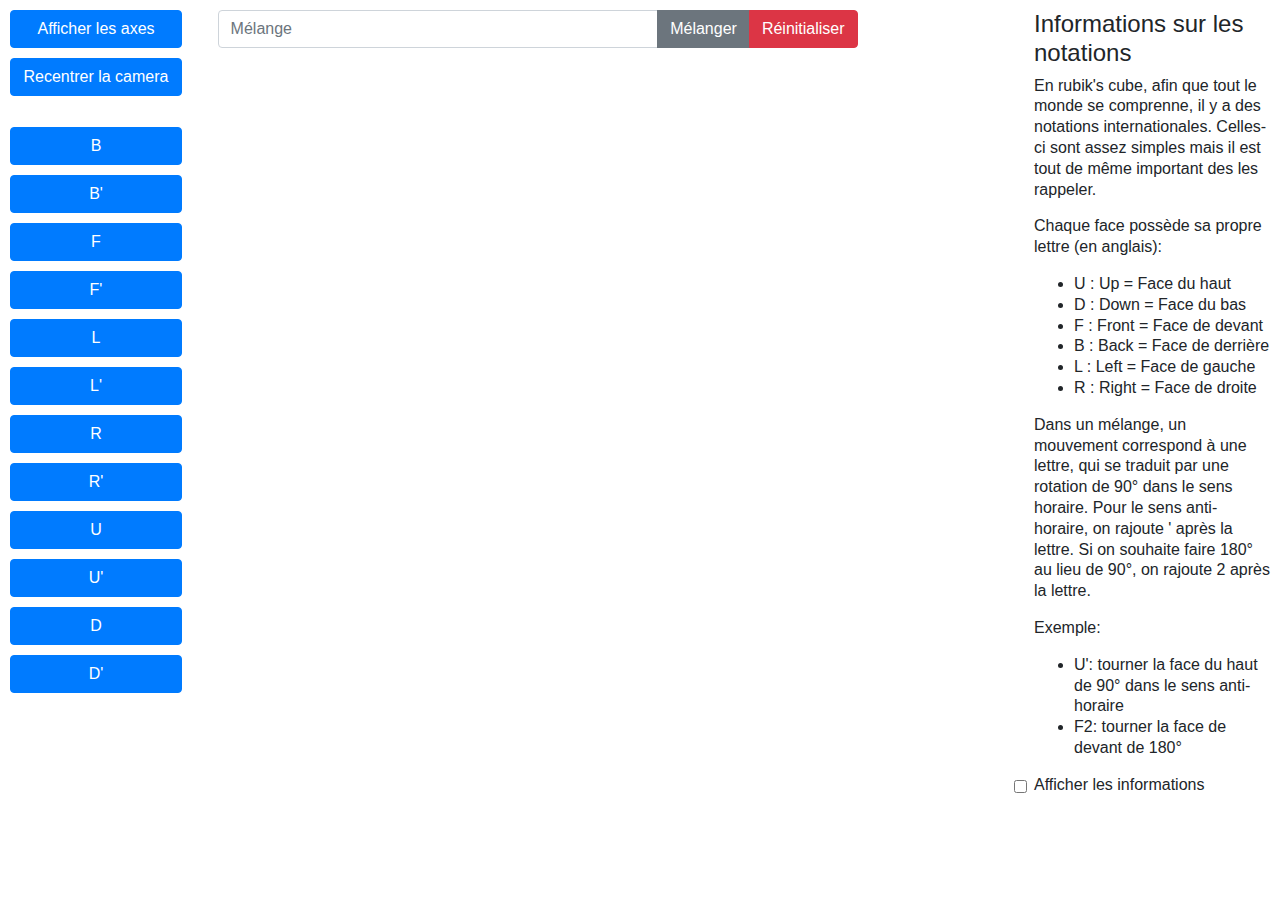
==== RubiksCubeSimulation.html @ f6c50d0e "Correction Bug rotation pièces après mouvement" ====
<!DOCTYPE html>
<html>

<head>
    <meta charset=utf-8>
    <title>three.js app</title>
    <link rel="stylesheet" href="https://stackpath.bootstrapcdn.com/bootstrap/4.5.2/css/bootstrap.min.css"
        integrity="sha384-JcKb8q3iqJ61gNV9KGb8thSsNjpSL0n8PARn9HuZOnIxN0hoP+VmmDGMN5t9UJ0Z" crossorigin="anonymous">
    <style>
        body {
            margin: 0;
            overflow: scroll;
            line-height: 1.3;
        }

        #actions {
            position: absolute;
            z-index: 10;
            padding: 10px;
            width: 15%;
        }

        #actions input {
            width: 100%;
            margin-bottom: 10px;
        }

        #informations {
            position: absolute;
            z-index: 10;
            padding: 10px;
            width: 20%;
            right: 0;
        }

        #melangeInput {
            position: absolute;
            z-index: 10;
            width: 50%;
            margin: auto;
            margin-left: 17%;
            margin-right: 20%;
            margin-top: 10px;
        }

        #infos {
            line-height: 1.3;
            display: none;
        }
    </style>
</head>

<body>
    <div id="actions">
        <input type="button" id="showAxesButton" class="btn btn-primary" value="Afficher les axes"
            onclick="ShowAxes()" />
        <input type="button" id="centerCamera" class="btn btn-primary" value="Recentrer la camera"
            onclick="CenterControls()" />
        <br />
        <br />
        <input type="button" id="BackMove" class="btn btn-primary" value="B" onclick="MoveEvent('B')" />
        <input type="button" id="BackMove" class="btn btn-primary" value="B'" onclick="MoveEvent('B\'')" />
        <input type="button" id="FrontMove" class="btn btn-primary" value="F" onclick="MoveEvent('F')" />
        <input type="button" id="FrontMove" class="btn btn-primary" value="F'" onclick="MoveEvent('F\'')" />
        <input type="button" id="LeftMove" class="btn btn-primary" value="L" onclick="MoveEvent('L')" />
        <input type="button" id="LeftMove" class="btn btn-primary" value="L'" onclick="MoveEvent('L\'')" />
        <input type="button" id="RightMove" class="btn btn-primary" value="R" onclick="MoveEvent('R')" />
        <input type="button" id="RightMove" class="btn btn-primary" value="R'" onclick="MoveEvent('R\'')" />
        <input type="button" id="UpMove" class="btn btn-primary" value="U" onclick="MoveEvent('U')" />
        <input type="button" id="UpMove" class="btn btn-primary" value="U'" onclick="MoveEvent('U\'')" />
        <input type="button" id="DownMove" class="btn btn-primary" value="D" onclick="MoveEvent('D')" />
        <input type="button" id="DownMove" class="btn btn-primary" value="D'" onclick="MoveEvent('D\'')" />
    </div>
    <div id="informations">
        <h4>Informations sur les notations</h4>
        <p>En rubik's cube, afin que tout le monde se comprenne, il y a des notations internationales. Celles-ci
            sont assez simples mais il est tout de même important des les rappeler.</p>
        <p>Chaque face possède sa propre lettre (en anglais): </p>
        <ul>
            <li>U : Up = Face du haut</li>
            <li>D : Down = Face du bas</li>
            <li>F : Front = Face de devant</li>
            <li>B : Back = Face de derrière</li>
            <li>L : Left = Face de gauche</li>
            <li>R : Right = Face de droite</li>
        </ul>
        <p>Dans un mélange, un mouvement correspond à une lettre, qui se traduit par une rotation de 90° dans le sens
            horaire. Pour le sens anti-horaire, on rajoute ' après la lettre. Si on souhaite faire 180° au lieu de 90°,
            on rajoute 2 après la lettre.</p>
        <p>
            Exemple:
        </p>
        <ul>
            <li>U': tourner la face du haut de 90° dans le sens anti-horaire</li>
            <li>F2: tourner la face de devant de 180°</li>
        </ul>
        <div id="checkboxContainer">
            <input type="checkbox" class="form-check-input" id="informationsDisplayer"
                onclick="DisplayInformations()" />
            <label for="informationsDisplayer">Afficher les informations</label>
        </div>
        <div class="alert alert-secondary" role="alert" id="infos">

        </div>
    </div>
    <div id="melangeInput">
        <div class="input-group">
            <input type="text" class="form-control" placeholder="Mélange" id="inputMelange">
            <div class="input-group-append">
                <button class="btn btn-secondary" type="button" onclick="Melange()">Mélanger</button>
                <button class="btn btn-danger" type="button" onclick="window.location.reload()">Réinitialiser</button>
            </div>
        </div>
    </div>
    <script src="./js/three.min.js"></script>
    <!-- <script type="module" src="../js/three.module.js"></script>  -->
    <script src="./js/OrbitControls.js"></script> 
    <!-- <script type="module" src="./js/TrackballControls.js"></script> -->
    <script>
        // rendu
        var renderer = new THREE.WebGLRenderer();
        document.body.appendChild(renderer.domElement);
        renderer.setSize(window.innerWidth, window.innerHeight);
        renderer.shadowMap.enabled = true;
        renderer.shadowMap.type = THREE.PCFSoftShadowMap;

        // camera
        var camera = new THREE.PerspectiveCamera(45, window.innerWidth / window.innerHeight, 0.5, 1000);
        camera.position.z = 15;
        camera.position.y = 5;
        camera.position.x = 5;

        // scene
        var scene = new THREE.Scene();
        scene.background = new THREE.Color(0xd6d6d6);

        // lumière  
        var spotLightFront = new THREE.SpotLight(0x404040);
        spotLightFront.position.set(3, 3, 3);
        // spotLightFront.add(new THREE.AxesHelper(1.3));
        spotLightFront.castShadow = true;
        scene.add(spotLightFront);
        var spotLightBack = new THREE.SpotLight(0x404040);
        spotLightBack.position.set(-3, -3, -3);
        // spotLightBack.add(new THREE.AxesHelper(1.3));
        spotLightBack.castShadow = true;
        scene.add(spotLightBack);

        // Responsive: Mise à jour du rendu en fonction de la taille de la fenêtre
        function updateViewportSize() {
            camera.aspect = window.innerWidth / window.innerHeight;
            camera.updateProjectionMatrix()
            renderer.setSize(window.innerWidth, window.innerHeight);
            renderer.render(scene, camera);
        }
        window.addEventListener("resize", updateViewportSize);
        updateViewportSize();

        // Contrôle des mouvements de souris
        var controls = new THREE.OrbitControls(camera, renderer.domElement);
        controls.minDistance = 10;
        controls.maxDistance = 30;  
        // let TrackbackControls = dynamicallyImportPackage();
        // var controls = new THREE.TrackballControls(camera, renderer.domElement);
        // controls.minDistance = 10;
        // controls.maxDistance = 20;
        // controls.rotateSpeed = 15;

        // function pour recentrer la caméra
        function CenterControls() {
            controls.lookAt(new THREE.Vector3(0, 0, 0));
        }


        var pieces = [];
        // fonction pour créer une pièce du rubik's cube
        function CreateCubePiece(facesColors) {
            var cubePieceGeometry = new THREE.BoxGeometry(1, 1, 1);
            var rightColor = 0x000000;
            var leftColor = 0x000000;
            var frontColor = 0x000000;
            var backColor = 0x000000;
            var upColor = 0x000000;
            var downColor = 0x000000;
            if (facesColors.includes("R")) {
                // rightColor = 0x00d111; // green
                rightColor = 0xe00f00; // red
            }
            if (facesColors.includes("L")) {
                // leftColor = 0x005eff; // blue
                leftColor = 0xff9100; // orange
            }
            if (facesColors.includes("U")) {
                // upColor = 0xfff700; // yellow
                upColor = 0xffffff; // white
            }
            if (facesColors.includes("D")) {
                // downColor = 0xffffff; // white
                downColor = 0xfff700; // yellow
            }
            if (facesColors.includes("F")) {
                // frontColor = 0xe00f00; // red
                frontColor = 0x00d111; // green
            }
            if (facesColors.includes("B")) {
                // backColor = 0xff9100; // orange
                backColor = 0x005eff; // blue
            }
            cubePieceGeometry.faces[0].color = new THREE.Color(rightColor); // green      Right
            cubePieceGeometry.faces[1].color = new THREE.Color(rightColor); // green      Right
            cubePieceGeometry.faces[2].color = new THREE.Color(leftColor);  // blue       Left
            cubePieceGeometry.faces[3].color = new THREE.Color(leftColor);  // blue       Left
            cubePieceGeometry.faces[4].color = new THREE.Color(upColor);    // yellow     Up
            cubePieceGeometry.faces[5].color = new THREE.Color(upColor);    // yellow     Up
            cubePieceGeometry.faces[6].color = new THREE.Color(downColor);    // white      Down
            cubePieceGeometry.faces[7].color = new THREE.Color(downColor);    // white      Down
            cubePieceGeometry.faces[8].color = new THREE.Color(frontColor); // red        Front
            cubePieceGeometry.faces[9].color = new THREE.Color(frontColor); // red        Front
            cubePieceGeometry.faces[10].color = new THREE.Color(backColor); // orange     Back
            cubePieceGeometry.faces[11].color = new THREE.Color(backColor); // orange     Back
            var cubePiece = new THREE.Mesh(cubePieceGeometry, new THREE.MeshBasicMaterial({ color: 0xffffff, vertexColors: true }));
            cubePiece.receiveShadow = true;
            scene.add(cubePiece);
            pieces.push(cubePiece);
            cubePiece.translateX(0.5);
            // cubePiece.add(new THREE.AxesHelper(1.5));
            return cubePiece;
        }

        // enum pour les différents types de pièce du rubik's cube
        const cubeType = {
            Center: 1,
            Corner: 2,
            Edge: 3,
            Other: 4
        }

        //#region Création et positionnement des pièces du rubik's cube
        var cubePiece1 = CreateCubePiece("");
        cubePiece1.position.set(0, 0, 0);
        cubePiece1.name = "cubePiece1";
        cubePiece1.cubeType = cubeType.Other;
        var cubePiece2 = CreateCubePiece("B");
        cubePiece2.position.set(0, 0, -1.02); // Back
        cubePiece2.name = "cubePiece2";
        cubePiece2.cubeType = cubeType.Center;
        var cubePiece3 = CreateCubePiece("F");
        cubePiece3.position.set(0, 0, 1.02); // Front
        cubePiece3.name = "cubePiece3";
        cubePiece3.cubeType = cubeType.Center;
        var cubePiece4 = CreateCubePiece("RF");
        cubePiece4.position.set(1.02, 0, 1.02);
        cubePiece4.name = "cubePiece4";
        cubePiece4.cubeType = cubeType.Edge;
        var cubePiece5 = CreateCubePiece("LF");
        cubePiece5.position.set(-1.02, 0, 1.02);
        cubePiece5.name = "cubePiece5";
        cubePiece5.cubeType = cubeType.Edge;
        var cubePiece6 = CreateCubePiece("L");
        cubePiece6.position.set(-1.02, 0, 0); // Left
        cubePiece6.name = "cubePiece6";
        cubePiece6.cubeType = cubeType.Center;
        var cubePiece7 = CreateCubePiece("R");
        cubePiece7.position.set(1.02, 0, 0); // Right
        cubePiece7.name = "cubePiece7";
        cubePiece7.cubeType = cubeType.Center;
        var cubePiece8 = CreateCubePiece("RB");
        cubePiece8.position.set(1.02, 0, -1.02);
        cubePiece8.name = "cubePiece8";
        cubePiece8.cubeType = cubeType.Edge;
        var cubePiece9 = CreateCubePiece("LB");
        cubePiece9.position.set(-1.02, 0, -1.02);
        cubePiece9.name = "cubePiece9";
        cubePiece9.cubeType = cubeType.Edge;
        var cubePiece10 = CreateCubePiece("U");
        cubePiece10.position.set(0, 1.02, 0); // Up
        cubePiece10.name = "cubePiece10";
        cubePiece10.cubeType = cubeType.Center;
        var cubePiece11 = CreateCubePiece("UB");
        cubePiece11.position.set(0, 1.02, -1.02);
        cubePiece11.name = "cubePiece11";
        cubePiece11.cubeType = cubeType.Edge;
        var cubePiece12 = CreateCubePiece("UF");
        cubePiece12.position.set(0, 1.02, 1.02);
        cubePiece12.name = "cubePiece12";
        cubePiece12.cubeType = cubeType.Edge;
        var cubePiece13 = CreateCubePiece("RFU");
        cubePiece13.position.set(1.02, 1.02, 1.02);
        cubePiece13.name = "cubePiece13";
        cubePiece13.cubeType = cubeType.Corner;
        var cubePiece14 = CreateCubePiece("LFU");
        cubePiece14.position.set(-1.02, 1.02, 1.02);
        cubePiece14.name = "cubePiece14";
        cubePiece14.cubeType = cubeType.Corner;
        var cubePiece15 = CreateCubePiece("LU");
        cubePiece15.position.set(-1.02, 1.02, 0);
        cubePiece15.name = "cubePiece15";
        cubePiece15.cubeType = cubeType.Edge;
        var cubePiece16 = CreateCubePiece("RU");
        cubePiece16.position.set(1.02, 1.02, 0);
        cubePiece16.name = "cubePiece16";
        cubePiece16.cubeType = cubeType.Edge;
        var cubePiece17 = CreateCubePiece("RBU");
        cubePiece17.position.set(1.02, 1.02, -1.02);
        cubePiece17.name = "cubePiece17";
        cubePiece17.cubeType = cubeType.Corner;
        var cubePiece18 = CreateCubePiece("LBU");
        cubePiece18.position.set(-1.02, 1.02, -1.02);
        cubePiece18.name = "cubePiece18";
        cubePiece18.cubeType = cubeType.Corner;
        var cubePiece19 = CreateCubePiece("D");
        cubePiece19.position.set(0, -1.02, 0); // Down
        cubePiece19.name = "cubePiece19";
        cubePiece19.cubeType = cubeType.Center;
        var cubePiece20 = CreateCubePiece("BD");
        cubePiece20.position.set(0, -1.02, -1.02);
        cubePiece20.name = "cubePiece20";
        cubePiece20.cubeType = cubeType.Edge;
        var cubePiece21 = CreateCubePiece("FD");
        cubePiece21.position.set(0, -1.02, 1.02);
        cubePiece21.name = "cubePiece21";
        cubePiece21.cubeType = cubeType.Edge;
        var cubePiece22 = CreateCubePiece("RFD");
        cubePiece22.position.set(1.02, -1.02, 1.02);
        cubePiece22.name = "cubePiece22";
        cubePiece22.cubeType = cubeType.Corner;
        var cubePiece23 = CreateCubePiece("LFD");
        cubePiece23.position.set(-1.02, -1.02, 1.02);
        cubePiece23.name = "cubePiece23";
        cubePiece23.cubeType = cubeType.Corner;
        var cubePiece24 = CreateCubePiece("LD");
        cubePiece24.position.set(-1.02, -1.02, 0);
        cubePiece24.name = "cubePiece24";
        cubePiece24.cubeType = cubeType.Edge;
        var cubePiece25 = CreateCubePiece("RD");
        cubePiece25.position.set(1.02, -1.02, 0);
        cubePiece25.name = "cubePiece25";
        cubePiece25.cubeType = cubeType.Edge;
        var cubePiece26 = CreateCubePiece("RBD");
        cubePiece26.position.set(1.02, -1.02, -1.02);
        cubePiece26.name = "cubePiece26";
        cubePiece26.cubeType = cubeType.Corner;
        var cubePiece27 = CreateCubePiece("LBD");
        cubePiece27.position.set(-1.02, -1.02, -1.02);
        cubePiece27.name = "cubePiece27";
        cubePiece27.cubeType = cubeType.Corner;
        //#endregion

        //#region Group definition for cube face rotation
        var BackGroup = new THREE.Group();
        BackGroup.name = "BackGroup";
        // BackGroup.add(cubePiece2);
        scene.add(BackGroup);
        var FrontGroup = new THREE.Group();
        FrontGroup.name = "FrontGroup";
        // FrontGroup.add(cubePiece3);
        scene.add(FrontGroup);
        var LeftGroup = new THREE.Group();
        LeftGroup.name = "LeftGroup";
        // LeftGroup.add(cubePiece6);
        scene.add(LeftGroup);
        var RightGroup = new THREE.Group();
        RightGroup.name = "RightGroup";
        // RightGroup.add(cubePiece7);
        scene.add(RightGroup);
        var UpGroup = new THREE.Group();
        UpGroup.name = "UpGroup";
        // UpGroup.add(cubePiece10);
        scene.add(UpGroup);
        var DownGroup = new THREE.Group();
        DownGroup.name = "DownGroup";
        // DownGroup.add(cubePiece19);
        scene.add(DownGroup);
        //#endregion

        //#region list position group
        var BackListPosition = [];
        BackListPosition.push(new THREE.Vector3(1.02, 0, -1.02));
        BackListPosition.push(new THREE.Vector3(-1.02, 0, -1.02));
        BackListPosition.push(new THREE.Vector3(0, 1.02, -1.02));
        BackListPosition.push(new THREE.Vector3(1.02, 1.02, -1.02));
        BackListPosition.push(new THREE.Vector3(-1.02, 1.02, -1.02));
        BackListPosition.push(new THREE.Vector3(0, -1.02, -1.02));
        BackListPosition.push(new THREE.Vector3(1.02, -1.02, -1.02));
        BackListPosition.push(new THREE.Vector3(-1.02, -1.02, -1.02));
        BackListPosition.push(new THREE.Vector3(0, 0, -1.02));
        var FrontListPosition = [];
        FrontListPosition.push(new THREE.Vector3(0, 0, 1.02));
        FrontListPosition.push(new THREE.Vector3(1.02, 0, 1.02));
        FrontListPosition.push(new THREE.Vector3(-1.02, 0, 1.02));
        FrontListPosition.push(new THREE.Vector3(0, 1.02, 1.02));
        FrontListPosition.push(new THREE.Vector3(1.02, 1.02, 1.02));
        FrontListPosition.push(new THREE.Vector3(-1.02, 1.02, 1.02));
        FrontListPosition.push(new THREE.Vector3(0, -1.02, 1.02));
        FrontListPosition.push(new THREE.Vector3(1.02, -1.02, 1.02));
        FrontListPosition.push(new THREE.Vector3(-1.02, -1.02, 1.02));
        var UpListPosition = [];
        UpListPosition.push(new THREE.Vector3(0, 1.02, 0));
        UpListPosition.push(new THREE.Vector3(0, 1.02, -1.02));
        UpListPosition.push(new THREE.Vector3(0, 1.02, 1.02));
        UpListPosition.push(new THREE.Vector3(1.02, 1.02, 1.02));
        UpListPosition.push(new THREE.Vector3(-1.02, 1.02, 1.02));
        UpListPosition.push(new THREE.Vector3(-1.02, 1.02, 0));
        UpListPosition.push(new THREE.Vector3(1.02, 1.02, 0));
        UpListPosition.push(new THREE.Vector3(1.02, 1.02, -1.02));
        UpListPosition.push(new THREE.Vector3(-1.02, 1.02, -1.02));
        var DownListPosition = [];
        DownListPosition.push(new THREE.Vector3(0, -1.02, 0));
        DownListPosition.push(new THREE.Vector3(0, -1.02, -1.02));
        DownListPosition.push(new THREE.Vector3(0, -1.02, 1.02));
        DownListPosition.push(new THREE.Vector3(1.02, -1.02, 1.02));
        DownListPosition.push(new THREE.Vector3(-1.02, -1.02, 1.02));
        DownListPosition.push(new THREE.Vector3(-1.02, -1.02, 0));
        DownListPosition.push(new THREE.Vector3(1.02, -1.02, 0));
        DownListPosition.push(new THREE.Vector3(1.02, -1.02, -1.02));
        DownListPosition.push(new THREE.Vector3(-1.02, -1.02, -1.02));
        var LeftListPosition = [];
        LeftListPosition.push(new THREE.Vector3(-1.02, 0, 0));
        LeftListPosition.push(new THREE.Vector3(-1.02, 0, -1.02));
        LeftListPosition.push(new THREE.Vector3(-1.02, 1.02, 1.02));
        LeftListPosition.push(new THREE.Vector3(-1.02, 1.02, 0));
        LeftListPosition.push(new THREE.Vector3(-1.02, 1.02, -1.02));
        LeftListPosition.push(new THREE.Vector3(-1.02, -1.02, 1.02));
        LeftListPosition.push(new THREE.Vector3(-1.02, -1.02, 0));
        LeftListPosition.push(new THREE.Vector3(-1.02, -1.02, -1.02));
        LeftListPosition.push(new THREE.Vector3(-1.02, 0, 1.02));
        var RightListPosition = [];
        RightListPosition.push(new THREE.Vector3(1.02, 0, 0));
        RightListPosition.push(new THREE.Vector3(1.02, 0, 1.02));
        RightListPosition.push(new THREE.Vector3(1.02, 0, -1.02));
        RightListPosition.push(new THREE.Vector3(1.02, 1.02, 1.02));
        RightListPosition.push(new THREE.Vector3(1.02, 1.02, 0));
        RightListPosition.push(new THREE.Vector3(1.02, 1.02, -1.02));
        RightListPosition.push(new THREE.Vector3(1.02, -1.02, 1.02));
        RightListPosition.push(new THREE.Vector3(1.02, -1.02, 0));
        RightListPosition.push(new THREE.Vector3(1.02, -1.02, -1.02));
        //#endregion  

        //#region list moves and group
        var listMoves = {
            "F": -(Math.PI / 2),
            "F'": Math.PI / 2,
            "B": Math.PI / 2,
            "B'": -(Math.PI / 2),
            "U": -(Math.PI / 2),
            "U'": Math.PI / 2,
            "D": Math.PI / 2,
            "D'": -(Math.PI / 2),
            "L": Math.PI / 2,
            "L'": -(Math.PI / 2),
            "R": -(Math.PI / 2),
            "R'": Math.PI / 2
        };
        var listGroup = {
            "F": FrontGroup,
            "B": BackGroup,
            "U": UpGroup,
            "D": DownGroup,
            "L": LeftGroup,
            "R": RightGroup,
        };
        //#endregion

        // fonction pour créer un groupe à la volée
        function GroupFace(face) {
            switch (face) {
                case "B":
                    pieces.forEach(element => {
                        BackListPosition.forEach(position => {
                            if (element.position.x == position.x &&
                                element.position.y == position.y &&
                                element.position.z == position.z) {
                                BackGroup.add(element);
                            }
                        });
                    });
                    break;
                case "F":
                    pieces.forEach(element => {
                        FrontListPosition.forEach(position => {
                            if (element.position.x == position.x &&
                                element.position.y == position.y &&
                                element.position.z == position.z) {
                                FrontGroup.add(element);
                            }
                        });
                    });
                    break;
                case "U":
                    pieces.forEach(element => {
                        UpListPosition.forEach(position => {
                            if (element.position.x == position.x &&
                                element.position.y == position.y &&
                                element.position.z == position.z) {
                                UpGroup.add(element);
                            }
                        });
                    });
                    break;
                case "D":
                    pieces.forEach(element => {
                        DownListPosition.forEach(position => {
                            if (element.position.x == position.x &&
                                element.position.y == position.y &&
                                element.position.z == position.z) {
                                DownGroup.add(element);
                            }
                        });
                    });
                    break;
                case "R":
                    pieces.forEach(element => {
                        RightListPosition.forEach(position => {
                            if (element.position.x == position.x &&
                                element.position.y == position.y &&
                                element.position.z == position.z) {
                                RightGroup.add(element);
                            }
                        });
                    });
                    break;
                case "L":
                    pieces.forEach(element => {
                        LeftListPosition.forEach(position => {
                            if (element.position.x == position.x &&
                                element.position.y == position.y &&
                                element.position.z == position.z) {
                                LeftGroup.add(element);
                            }
                        });
                    });
                    break;
                default:
                    break;
            }
        }

        // fonction de mise à jour de la position et de la rotation de toutes les pièces du cube
        function UpdateCube() {
            pieces.forEach(element => {
                if (BackGroup.children.includes(element) && (lastMove == "B" || lastMove == "B'")) {
                    UpdatePositionPiece(element);
                    BackGroup.remove(element);
                    UpdateRotationPiece(element);
                } else if (FrontGroup.children.includes(element) && (lastMove == "F" || lastMove == "F'")) {
                    UpdatePositionPiece(element);
                    FrontGroup.remove(element);
                    UpdateRotationPiece(element);
                } else if (UpGroup.children.includes(element) && (lastMove == "U" || lastMove == "U'")) {
                    UpdatePositionPiece(element);
                    UpGroup.remove(element);
                    UpdateRotationPiece(element);
                } else if (DownGroup.children.includes(element) && (lastMove == "D" || lastMove == "D'")) {
                    UpdatePositionPiece(element);
                    DownGroup.remove(element);
                    UpdateRotationPiece(element);
                } else if (LeftGroup.children.includes(element) && (lastMove == "L" || lastMove == "L'")) {
                    UpdatePositionPiece(element);
                    LeftGroup.remove(element);
                    UpdateRotationPiece(element);
                } else if (RightGroup.children.includes(element) && (lastMove == "R" || lastMove == "R'")) {
                    UpdatePositionPiece(element);
                    RightGroup.remove(element);
                    UpdateRotationPiece(element);
                }
                scene.add(element);
            });
            ResetGroupRotation();
        }

        spotLightFront.lookAt(cubePiece1.position);
        spotLightBack.lookAt(cubePiece1.position);

        // fonction d'affichage des axes du rubik's cube
        var axesDisplayed = false;
        var cubeAxis = new THREE.AxesHelper(5);
        function ShowAxes() {
            if (axesDisplayed) {
                axesDisplayed = false;
                cubePiece1.remove(cubeAxis);
                document.getElementById("showAxesButton").value = "Afficher les axes";
            } else {
                axesDisplayed = true;
                cubePiece1.add(cubeAxis);
                document.getElementById("showAxesButton").value = "Cacher les axes";
            }
        }

        // onclick des différents boutons de mouvement
        var anAnimationHaveToStart = "";
        var movement = "";
        function MoveEvent(move) {
            movement = move;
            anAnimationHaveToStart = move;
        }


        var raycaster = new THREE.Raycaster();
        function getSelectionneLePlusProche(position) {
            raycaster.setFromCamera(position, camera);
            var selectionnes = raycaster.intersectObjects(pieces);
            if (selectionnes.length) {
                return selectionnes[0].object;
            }
        }
        function onMouseClick(event) {
            var position = new THREE.Vector2();
            var domRect = renderer.domElement.getBoundingClientRect();
            position.x = (event.clientX / domRect.width) * 2 - 1 + domRect.left;
            position.y = - (event.clientY / domRect.height) * 2 + 1 + domRect.top;

            var object = getSelectionneLePlusProche(position);
            // console.log(object);
            if (object != null) {
                var infos = document.getElementById("infos");
                var quaternion = new THREE.Quaternion();
                object.getWorldQuaternion(quaternion);
                var rotation = new THREE.Euler().setFromQuaternion(quaternion);
                infos.innerHTML = "<p><b>Nom:</b> " + object.name + "</p>" +
                    "<p><b>position:</b> x=" + object.position.x + ", y=" + object.position.y + ", z=" + object.position.z + "</p>" +
                    "<p><b>rotation:</b> x=" + Math.round(THREE.Math.radToDeg(rotation.x)) + ", y=" + Math.round(THREE.Math.radToDeg(rotation.y)) + ", z=" + Math.round(THREE.Math.radToDeg(rotation.z));
            }
        }
        renderer.domElement.addEventListener('click', onMouseClick);
        function DisplayInformations() {
            var checkBox = document.getElementById("informationsDisplayer");
            var infos = document.getElementById("infos");
            if (checkBox.checked == true) {
                infos.rem
                infos.style.display = "block";
            } else {
                infos.style.display = "none";
            }
        }


        var lastMove = "";
        var cubeUpdate = false;
        function UpdatePositionPiece(element) {
            var vector = new THREE.Vector3();
            element.getWorldPosition(vector);
            element.position.set(Math.round(vector.x * 100) / 100, Math.round(vector.y * 100) / 100, Math.round(vector.z * 100) / 100);
            // console.log("x: " + element.position.x + ", y: " + element.position.y + ", z: " + element.position.z);
        }

        function UpdateRotationPiece(element) { 
            if (lastMove == "B") {
                // var angle = element.rotation.z + Math.PI / 2;
                // if (Math.abs(THREE.Math.radToDeg(angle)) == 360) {
                //     angle = 0;
                // }
                // var axis = new THREE.Vector3(0, 0, 1).normalize(); 
                // element.quaternion.setFromAxisAngle(axis, angle);
                element.rotateOnWorldAxis(new THREE.Vector3(0, 0, 1), Math.PI / 2);
                // element.rotation.set(element.rotation.x, element.rotation.y, angle);
            } else if (lastMove == "B'") {
                // var angle = element.rotation.z - Math.PI / 2;
                // if (Math.abs(THREE.Math.radToDeg(angle)) == 360) {
                //     angle = 0;   
                // }
                // var axis = new THREE.Vector3(0, 0, 1).normalize();
                // element.quaternion.setFromAxisAngle(axis, angle);
                element.rotateOnWorldAxis(new THREE.Vector3(0, 0, 1), -Math.PI / 2);
                // element.rotation.set(element.rotation.x, element.rotation.y, angle);
            } else if (lastMove == "F") {
                // var angle = element.rotation.z - Math.PI / 2;
                // if (Math.abs(THREE.Math.radToDeg(angle)) == 360) {
                //     angle = 0;
                // }  
                // var axis = new THREE.Vector3(0, 0, 1).normalize();
                // element.quaternion.setFromAxisAngle(axis, angle);
                element.rotateOnWorldAxis(new THREE.Vector3(0, 0, 1), -Math.PI / 2);
                // element.rotation.set(element.rotation.x, element.rotation.y, angle);
            } else if (lastMove == "F'") {
                // var angle = element.rotation.z + Math.PI / 2;
                // if (Math.abs(THREE.Math.radToDeg(angle)) == 360) {
                //     angle = 0;
                // }
                // var axis = new THREE.Vector3(0, 0, 1).normalize();
                // element.quaternion.setFromAxisAngle(axis, angle);
                element.rotateOnWorldAxis(new THREE.Vector3(0, 0, 1), Math.PI / 2);
                // element.rotation.set(element.rotation.x, element.rotation.y, angle);
            } else if (lastMove == "U") {
                // var angle = element.rotation.y - Math.PI / 2;
                // if (Math.abs(THREE.Math.radToDeg(angle)) == 360) {
                //     angle = 0;
                // }
                // var axis = new THREE.Vector3(0, 1, 0).normalize();
                // element.quaternion.setFromAxisAngle(axis, angle);
                element.rotateOnWorldAxis(new THREE.Vector3(0, 1, 0), -Math.PI / 2);
                // element.rotation.set(element.rotation.x, angle, element.rotation.z);
            } else if (lastMove == "U'") {
                // var angle = element.rotation.y + Math.PI / 2;
                // if (Math.abs(THREE.Math.radToDeg(angle)) == 360) {
                //     angle = 0;
                // }
                // var axis = new THREE.Vector3(0, 1, 0).normalize();
                // element.quaternion.setFromAxisAngle(axis, angle);
                element.rotateOnWorldAxis(new THREE.Vector3(0, 1, 0), Math.PI / 2);
                // element.rotation.set(element.rotation.x, angle, element.rotation.z);
            } else if (lastMove == "D") {
                // var angle = element.rotation.y + Math.PI / 2;
                // if (Math.abs(THREE.Math.radToDeg(angle)) == 360) {
                //     angle = 0;
                // }
                // var axis = new THREE.Vector3(0, 1, 0).normalize();
                // element.quaternion.setFromAxisAngle(axis, angle);
                element.rotateOnWorldAxis(new THREE.Vector3(0, 1, 0), Math.PI / 2);
                // element.rotation.set(element.rotation.x, angle, element.rotation.z);
            } else if (lastMove == "D'") {
                // var angle = element.rotation.y - Math.PI / 2;
                // if (Math.abs(THREE.Math.radToDeg(angle)) == 360) {
                //     angle = 0;
                // }
                // var axis = new THREE.Vector3(0, 1, 0).normalize();
                // element.quaternion.setFromAxisAngle(axis, angle);
                element.rotateOnWorldAxis(new THREE.Vector3(0, 1, 0), -Math.PI / 2);
                // element.rotation.set(element.rotation.x, angle, element.rotation.z);
            } else if (lastMove == "R") {
                // var angle = element.rotation.x - Math.PI / 2;
                // if (Math.abs(THREE.Math.radToDeg(angle)) == 360) {
                //     angle = 0;
                // }
                // var axis = new THREE.Vector3(1, 0, 0).normalize();
                // element.quaternion.setFromAxisAngle(axis, angle);
                element.rotateOnWorldAxis(new THREE.Vector3(1, 0, 0), -Math.PI / 2);
                // element.rotation.set(angle, element.rotation.y, element.rotation.z);
            } else if (lastMove == "R'") {
                // var angle = element.rotation.x + Math.PI / 2;
                // if (Math.abs(THREE.Math.radToDeg(angle)) == 360) {
                //     angle = 0;
                // }
                // var axis = new THREE.Vector3(1, 0, 0).normalize(); 
                // element.quaternion.setFromAxisAngle(axis, angle);
                element.rotateOnWorldAxis(new THREE.Vector3(1, 0, 0), Math.PI / 2);
                // element.rotation.set(angle, element.rotation.y, element.rotation.z);
            } else if (lastMove == "L") {
                // var angle = element.rotation.x + Math.PI / 2;
                // if (Math.abs(THREE.Math.radToDeg(angle)) == 360) {
                //     angle = 0;
                // }
                // var axis = new THREE.Vector3(1, 0, 0).normalize();
                // element.quaternion.setFromAxisAngle(axis, angle);
                element.rotateOnWorldAxis(new THREE.Vector3(1, 0, 0), Math.PI / 2);
                // element.rotation.set(angle, element.rotation.y, element.rotation.z);
            } else if (lastMove == "L'") {
                // var angle = element.rotation.x - Math.PI / 2;
                // if (Math.abs(THREE.Math.radToDeg(angle)) == 360) {
                //     angle = 0;
                // }
                // var axis = new THREE.Vector3(1, 0, 0).normalize();
                // element.quaternion.setFromAxisAngle(axis, angle);
                element.rotateOnWorldAxis(new THREE.Vector3(1, 0, 0), -Math.PI / 2);
                // element.rotation.set(angle, element.rotation.y, element.rotation.z);
            }
            // console.log("x: " + THREE.Math.radToDeg(element.rotation.x) + ", y: " + THREE.Math.radToDeg(element.rotation.y) + ", z: " + THREE.Math.radToDeg(element.rotation.z));
        }

        function ResetGroupRotation() {
            BackGroup.rotation.set(0, 0, 0);
            UpGroup.rotation.set(0, 0, 0);
            FrontGroup.rotation.set(0, 0, 0);
            DownGroup.rotation.set(0, 0, 0);
            LeftGroup.rotation.set(0, 0, 0);
            RightGroup.rotation.set(0, 0, 0);
        }

        function IncrementerRotation() {
            switch (movement) {
                case "B":
                    if (listGroup[movement].rotation.z >= listMoves[movement]) {
                        listGroup[movement].rotation.z = listMoves[movement];
                        animationIsRunning = false;
                    } else {
                        listGroup[movement].rotation.z += vitesse;
                    }
                    break;
                case "B'":
                    if (listGroup[movement.replace('\'', '')].rotation.z <= listMoves[movement]) {
                        listGroup[movement.replace('\'', '')].rotation.z = listMoves[movement];
                        animationIsRunning = false;
                    } else {
                        listGroup[movement.replace('\'', '')].rotation.z -= vitesse;
                    }
                    break;
                case "F":
                    if (listGroup[movement].rotation.z <= listMoves[movement]) {
                        listGroup[movement].rotation.z = listMoves[movement];
                        animationIsRunning = false;
                    } else {
                        listGroup[movement].rotation.z -= vitesse;
                    }
                    break;
                case "F'":
                    if (listGroup[movement.replace('\'', '')].rotation.z >= listMoves[movement]) {
                        listGroup[movement.replace('\'', '')].rotation.z = listMoves[movement];
                        animationIsRunning = false;
                    } else {
                        listGroup[movement.replace('\'', '')].rotation.z += vitesse;
                    }
                    break;
                case "U":
                    if (listGroup[movement].rotation.y <= listMoves[movement]) {
                        listGroup[movement].rotation.y = listMoves[movement];
                        animationIsRunning = false;
                    } else {
                        listGroup[movement].rotation.y -= vitesse;
                    }
                    break;
                case "U'":
                    if (listGroup[movement.replace('\'', '')].rotation.y >= listMoves[movement]) {
                        listGroup[movement.replace('\'', '')].rotation.y = listMoves[movement];
                        animationIsRunning = false;
                    } else {
                        listGroup[movement.replace('\'', '')].rotation.y += vitesse;
                    }
                    break;
                case "D":
                    if (listGroup[movement].rotation.y >= listMoves[movement]) {
                        listGroup[movement].rotation.y = listMoves[movement];
                        animationIsRunning = false;
                    } else {
                        listGroup[movement].rotation.y += vitesse;
                    }
                    break;
                case "D'":
                    if (listGroup[movement.replace('\'', '')].rotation.y <= listMoves[movement]) {
                        listGroup[movement.replace('\'', '')].rotation.y = listMoves[movement];
                        animationIsRunning = false;
                    } else {
                        listGroup[movement.replace('\'', '')].rotation.y -= vitesse;
                    }
                    break;
                case "L":
                    if (listGroup[movement].rotation.x >= listMoves[movement]) {
                        listGroup[movement].rotation.x = listMoves[movement];
                        animationIsRunning = false;
                    } else {
                        listGroup[movement].rotation.x += vitesse;
                    }
                    break;
                case "L'":
                    if (listGroup[movement.replace('\'', '')].rotation.x <= listMoves[movement]) {
                        listGroup[movement.replace('\'', '')].rotation.x = listMoves[movement];
                        animationIsRunning = false;
                    } else {
                        listGroup[movement.replace('\'', '')].rotation.x -= vitesse;
                    }
                    break;
                case "R":
                    if (listGroup[movement].rotation.x <= listMoves[movement]) {
                        listGroup[movement].rotation.x = listMoves[movement];
                        animationIsRunning = false;
                    } else {
                        listGroup[movement].rotation.x -= vitesse;
                    }
                    break;
                case "R'":
                    if (listGroup[movement.replace('\'', '')].rotation.x >= listMoves[movement]) {
                        listGroup[movement.replace('\'', '')].rotation.x = listMoves[movement];
                        animationIsRunning = false;
                    } else {
                        listGroup[movement.replace('\'', '')].rotation.x += vitesse;
                    }
                    break;
                default:
                    animationIsRunning = false;
                    break;
            }
        }

        function FaireRotation() {
            if (anAnimationHaveToStart != "") {
                GroupFace(movement.replace('\'', ''));
                animationIsRunning = true;
                anAnimationHaveToStart = "";
                cubeUpdate = false;
                // console.log("Start animation");
            } else {
                if (animationIsRunning) {
                    IncrementerRotation();
                    // console.log("Animation is running");
                } else {
                    if (!cubeUpdate) {
                        lastMove = movement;
                        movement = "";
                        UpdateCube();
                        if (isMelange) {
                            index++;
                            nextMove = true;
                        } else {
                            index = 0;
                        }
                    }
                }
            }
        }

        var melange = [];
        var movePossible = ["F", "B", "U", "D", "R", "L", "F'", "B'", "U'", "D'", "R'", "L'", "F2", "B2", "U2", "D2", "R2", "L2"];
        var index = 0;
        var isMelange = false;
        var nextMove = false;
        function Melange() {
            var inputMelange = document.getElementById("inputMelange");
            var scramble = inputMelange.value.split(" ");
            for (var i = 0; i < scramble.length; i++) {
                if (movePossible.includes(scramble[i])) {
                    if (scramble[i].includes("2")) {
                        melange.push(scramble[i][0]);
                        melange.push(scramble[i][0]);
                    } else {
                        melange.push(scramble[i]);
                    }
                } else {
                    alert("Mauvais format de mélange !");
                    melange = [];
                    isMelange = false;
                    nextMove = false;
                    break;
                }
            }
            isMelange = true;
            nextMove = true;
        }

        var vitesse = 0.1;
        var animationIsRunning = false;
        function animate(t) {
            if (melange.length > 0 && nextMove) {
                if (isMelange && index < melange.length) {
                    anAnimationHaveToStart = melange[index];
                    movement = melange[index];
                    // console.log("1er move de mélange");
                    nextMove = false;
                } else {
                    melange = [];
                    isMelange = false;
                }
            }
            FaireRotation();
            controls.update();
            requestAnimationFrame(animate);
            renderer.render(scene, camera);
        }
        animate();
    </script>
</body>

</html>
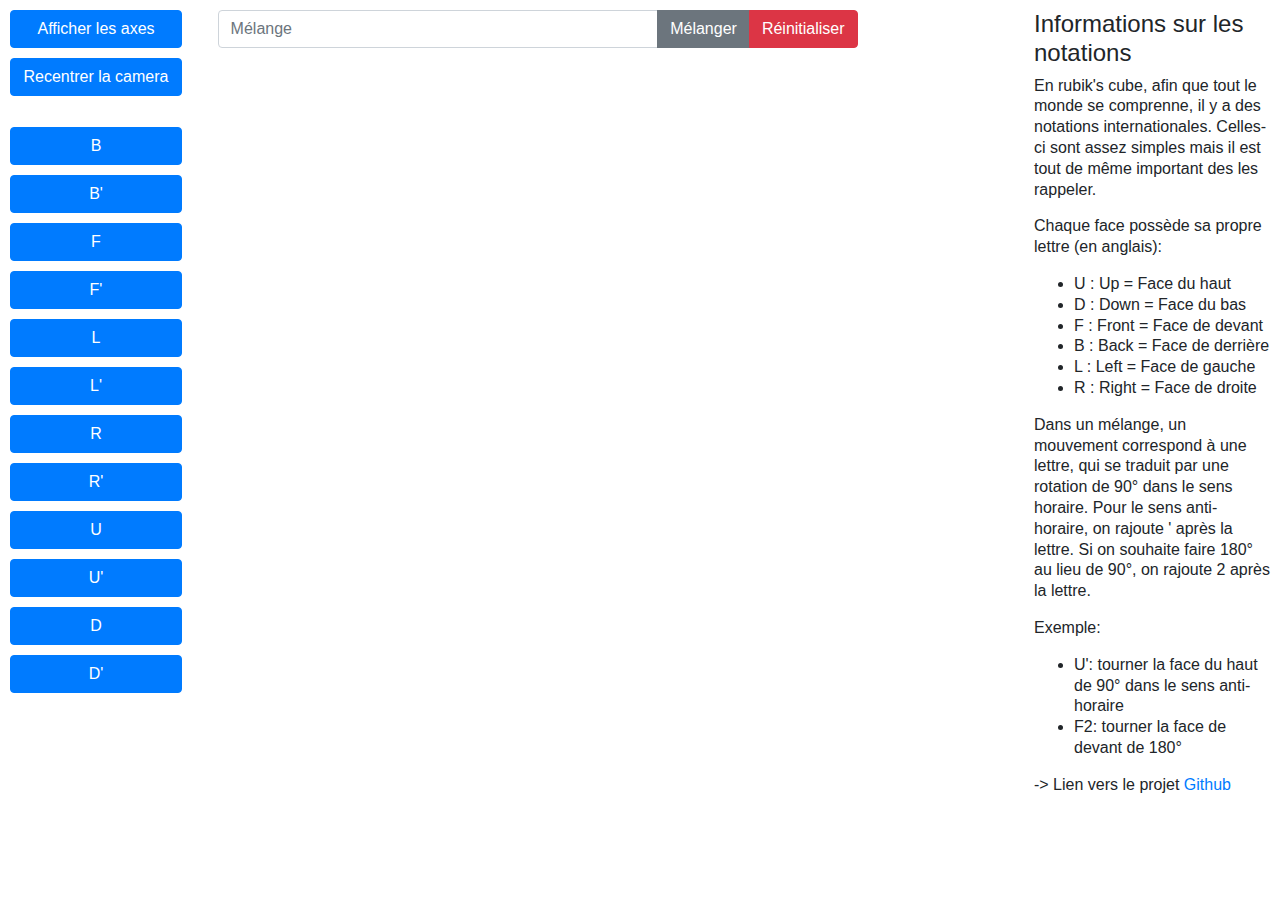
==== commit 28c99346: "Update RubiksCubeSimulation.html" ====
--- a/RubiksCubeSimulation.html
+++ b/RubiksCubeSimulation.html
@@ -58,18 +58,18 @@
             onclick="CenterControls()" />
         <br />
         <br />
-        <input type="button" id="BackMove" class="btn btn-primary" value="B" onclick="MoveEvent('B')" />
-        <input type="button" id="BackMove" class="btn btn-primary" value="B'" onclick="MoveEvent('B\'')" />
-        <input type="button" id="FrontMove" class="btn btn-primary" value="F" onclick="MoveEvent('F')" />
-        <input type="button" id="FrontMove" class="btn btn-primary" value="F'" onclick="MoveEvent('F\'')" />
-        <input type="button" id="LeftMove" class="btn btn-primary" value="L" onclick="MoveEvent('L')" />
-        <input type="button" id="LeftMove" class="btn btn-primary" value="L'" onclick="MoveEvent('L\'')" />
-        <input type="button" id="RightMove" class="btn btn-primary" value="R" onclick="MoveEvent('R')" />
-        <input type="button" id="RightMove" class="btn btn-primary" value="R'" onclick="MoveEvent('R\'')" />
-        <input type="button" id="UpMove" class="btn btn-primary" value="U" onclick="MoveEvent('U')" />
-        <input type="button" id="UpMove" class="btn btn-primary" value="U'" onclick="MoveEvent('U\'')" />
-        <input type="button" id="DownMove" class="btn btn-primary" value="D" onclick="MoveEvent('D')" />
-        <input type="button" id="DownMove" class="btn btn-primary" value="D'" onclick="MoveEvent('D\'')" />
+        <input type="button" id="BackMove" class="btn btn-primary MoveBtn" value="B" onclick="MoveEvent('B')" />
+        <input type="button" id="BackMove" class="btn btn-primary MoveBtn" value="B'" onclick="MoveEvent('B\'')" />
+        <input type="button" id="FrontMove" class="btn btn-primary MoveBtn" value="F" onclick="MoveEvent('F')" />
+        <input type="button" id="FrontMove" class="btn btn-primary MoveBtn" value="F'" onclick="MoveEvent('F\'')" />
+        <input type="button" id="LeftMove" class="btn btn-primary MoveBtn" value="L" onclick="MoveEvent('L')" />
+        <input type="button" id="LeftMove" class="btn btn-primary MoveBtn" value="L'" onclick="MoveEvent('L\'')" />
+        <input type="button" id="RightMove" class="btn btn-primary MoveBtn" value="R" onclick="MoveEvent('R')" />
+        <input type="button" id="RightMove" class="btn btn-primary MoveBtn" value="R'" onclick="MoveEvent('R\'')" />
+        <input type="button" id="UpMove" class="btn btn-primary MoveBtn" value="U" onclick="MoveEvent('U')" />
+        <input type="button" id="UpMove" class="btn btn-primary MoveBtn" value="U'" onclick="MoveEvent('U\'')" />
+        <input type="button" id="DownMove" class="btn btn-primary MoveBtn" value="D" onclick="MoveEvent('D')" />
+        <input type="button" id="DownMove" class="btn btn-primary MoveBtn" value="D'" onclick="MoveEvent('D\'')" />
     </div>
     <div id="informations">
         <h4>Informations sur les notations</h4>
@@ -94,14 +94,15 @@
             <li>U': tourner la face du haut de 90° dans le sens anti-horaire</li>
             <li>F2: tourner la face de devant de 180°</li>
         </ul>
-        <div id="checkboxContainer">
+        <p>-> Lien vers le projet <a href="https://github.com/VianneyChepeau/RubiksCubeSimulation">Github</a></p>
+        <!-- <div id="checkboxContainer">
             <input type="checkbox" class="form-check-input" id="informationsDisplayer"
                 onclick="DisplayInformations()" />
             <label for="informationsDisplayer">Afficher les informations</label>
         </div>
-        <div class="alert alert-secondary" role="alert" id="infos">
-
-        </div>
+        <div class="alert alert-secondary" role="alert" id="infos"> -->
+
+    </div>
     </div>
     <div id="melangeInput">
         <div class="input-group">
@@ -114,7 +115,7 @@
     </div>
     <script src="./js/three.min.js"></script>
     <!-- <script type="module" src="../js/three.module.js"></script>  -->
-    <script src="./js/OrbitControls.js"></script> 
+    <script src="./js/OrbitControls.js"></script>
     <!-- <script type="module" src="./js/TrackballControls.js"></script> -->
     <script>
         // rendu
@@ -159,7 +160,7 @@
         // Contrôle des mouvements de souris
         var controls = new THREE.OrbitControls(camera, renderer.domElement);
         controls.minDistance = 10;
-        controls.maxDistance = 30;  
+        controls.maxDistance = 30;
         // let TrackbackControls = dynamicallyImportPackage();
         // var controls = new THREE.TrackballControls(camera, renderer.domElement);
         // controls.minDistance = 10;
@@ -174,7 +175,7 @@
 
         var pieces = [];
         // fonction pour créer une pièce du rubik's cube
-        function CreateCubePiece(facesColors) {
+        function CreateCubePiece(facesColors, x, y, z, name, cubeType) {
             var cubePieceGeometry = new THREE.BoxGeometry(1, 1, 1);
             var rightColor = 0x000000;
             var leftColor = 0x000000;
@@ -223,6 +224,9 @@
             scene.add(cubePiece);
             pieces.push(cubePiece);
             cubePiece.translateX(0.5);
+            cubePiece.position.set(x, y, z);
+            cubePiece.name = name;
+            cubePiece.cubeType = cubeType;
             // cubePiece.add(new THREE.AxesHelper(1.5));
             return cubePiece;
         }
@@ -236,114 +240,33 @@
         }
 
         //#region Création et positionnement des pièces du rubik's cube
-        var cubePiece1 = CreateCubePiece("");
-        cubePiece1.position.set(0, 0, 0);
-        cubePiece1.name = "cubePiece1";
-        cubePiece1.cubeType = cubeType.Other;
-        var cubePiece2 = CreateCubePiece("B");
-        cubePiece2.position.set(0, 0, -1.02); // Back
-        cubePiece2.name = "cubePiece2";
-        cubePiece2.cubeType = cubeType.Center;
-        var cubePiece3 = CreateCubePiece("F");
-        cubePiece3.position.set(0, 0, 1.02); // Front
-        cubePiece3.name = "cubePiece3";
-        cubePiece3.cubeType = cubeType.Center;
-        var cubePiece4 = CreateCubePiece("RF");
-        cubePiece4.position.set(1.02, 0, 1.02);
-        cubePiece4.name = "cubePiece4";
-        cubePiece4.cubeType = cubeType.Edge;
-        var cubePiece5 = CreateCubePiece("LF");
-        cubePiece5.position.set(-1.02, 0, 1.02);
-        cubePiece5.name = "cubePiece5";
-        cubePiece5.cubeType = cubeType.Edge;
-        var cubePiece6 = CreateCubePiece("L");
-        cubePiece6.position.set(-1.02, 0, 0); // Left
-        cubePiece6.name = "cubePiece6";
-        cubePiece6.cubeType = cubeType.Center;
-        var cubePiece7 = CreateCubePiece("R");
-        cubePiece7.position.set(1.02, 0, 0); // Right
-        cubePiece7.name = "cubePiece7";
-        cubePiece7.cubeType = cubeType.Center;
-        var cubePiece8 = CreateCubePiece("RB");
-        cubePiece8.position.set(1.02, 0, -1.02);
-        cubePiece8.name = "cubePiece8";
-        cubePiece8.cubeType = cubeType.Edge;
-        var cubePiece9 = CreateCubePiece("LB");
-        cubePiece9.position.set(-1.02, 0, -1.02);
-        cubePiece9.name = "cubePiece9";
-        cubePiece9.cubeType = cubeType.Edge;
-        var cubePiece10 = CreateCubePiece("U");
-        cubePiece10.position.set(0, 1.02, 0); // Up
-        cubePiece10.name = "cubePiece10";
-        cubePiece10.cubeType = cubeType.Center;
-        var cubePiece11 = CreateCubePiece("UB");
-        cubePiece11.position.set(0, 1.02, -1.02);
-        cubePiece11.name = "cubePiece11";
-        cubePiece11.cubeType = cubeType.Edge;
-        var cubePiece12 = CreateCubePiece("UF");
-        cubePiece12.position.set(0, 1.02, 1.02);
-        cubePiece12.name = "cubePiece12";
-        cubePiece12.cubeType = cubeType.Edge;
-        var cubePiece13 = CreateCubePiece("RFU");
-        cubePiece13.position.set(1.02, 1.02, 1.02);
-        cubePiece13.name = "cubePiece13";
-        cubePiece13.cubeType = cubeType.Corner;
-        var cubePiece14 = CreateCubePiece("LFU");
-        cubePiece14.position.set(-1.02, 1.02, 1.02);
-        cubePiece14.name = "cubePiece14";
-        cubePiece14.cubeType = cubeType.Corner;
-        var cubePiece15 = CreateCubePiece("LU");
-        cubePiece15.position.set(-1.02, 1.02, 0);
-        cubePiece15.name = "cubePiece15";
-        cubePiece15.cubeType = cubeType.Edge;
-        var cubePiece16 = CreateCubePiece("RU");
-        cubePiece16.position.set(1.02, 1.02, 0);
-        cubePiece16.name = "cubePiece16";
-        cubePiece16.cubeType = cubeType.Edge;
-        var cubePiece17 = CreateCubePiece("RBU");
-        cubePiece17.position.set(1.02, 1.02, -1.02);
-        cubePiece17.name = "cubePiece17";
-        cubePiece17.cubeType = cubeType.Corner;
-        var cubePiece18 = CreateCubePiece("LBU");
-        cubePiece18.position.set(-1.02, 1.02, -1.02);
-        cubePiece18.name = "cubePiece18";
-        cubePiece18.cubeType = cubeType.Corner;
-        var cubePiece19 = CreateCubePiece("D");
-        cubePiece19.position.set(0, -1.02, 0); // Down
-        cubePiece19.name = "cubePiece19";
-        cubePiece19.cubeType = cubeType.Center;
-        var cubePiece20 = CreateCubePiece("BD");
-        cubePiece20.position.set(0, -1.02, -1.02);
-        cubePiece20.name = "cubePiece20";
-        cubePiece20.cubeType = cubeType.Edge;
-        var cubePiece21 = CreateCubePiece("FD");
-        cubePiece21.position.set(0, -1.02, 1.02);
-        cubePiece21.name = "cubePiece21";
-        cubePiece21.cubeType = cubeType.Edge;
-        var cubePiece22 = CreateCubePiece("RFD");
-        cubePiece22.position.set(1.02, -1.02, 1.02);
-        cubePiece22.name = "cubePiece22";
-        cubePiece22.cubeType = cubeType.Corner;
-        var cubePiece23 = CreateCubePiece("LFD");
-        cubePiece23.position.set(-1.02, -1.02, 1.02);
-        cubePiece23.name = "cubePiece23";
-        cubePiece23.cubeType = cubeType.Corner;
-        var cubePiece24 = CreateCubePiece("LD");
-        cubePiece24.position.set(-1.02, -1.02, 0);
-        cubePiece24.name = "cubePiece24";
-        cubePiece24.cubeType = cubeType.Edge;
-        var cubePiece25 = CreateCubePiece("RD");
-        cubePiece25.position.set(1.02, -1.02, 0);
-        cubePiece25.name = "cubePiece25";
-        cubePiece25.cubeType = cubeType.Edge;
-        var cubePiece26 = CreateCubePiece("RBD");
-        cubePiece26.position.set(1.02, -1.02, -1.02);
-        cubePiece26.name = "cubePiece26";
-        cubePiece26.cubeType = cubeType.Corner;
-        var cubePiece27 = CreateCubePiece("LBD");
-        cubePiece27.position.set(-1.02, -1.02, -1.02);
-        cubePiece27.name = "cubePiece27";
-        cubePiece27.cubeType = cubeType.Corner;
+        var cubePiece1 = CreateCubePiece("", 0, 0, 0, "cubePiece1", cubeType.Other);
+        var cubePiece2 = CreateCubePiece("B", 0, 0, -1.02, "cubePiece2", cubeType.Center); // Back 
+        var cubePiece3 = CreateCubePiece("F", 0, 0, 1.02, "cubePiece3", cubeType.Center); // Front
+        var cubePiece4 = CreateCubePiece("RF", 1.02, 0, 1.02, "cubePiece4", cubeType.Edge);
+        var cubePiece5 = CreateCubePiece("LF", -1.02, 0, 1.02, "cubePiece5", cubeType.Edge);
+        var cubePiece6 = CreateCubePiece("L", -1.02, 0, 0, "cubePiece6", cubeType.Center); // Left
+        var cubePiece7 = CreateCubePiece("R", 1.02, 0, 0, "cubePiece7", cubeType.Center); // Right
+        var cubePiece8 = CreateCubePiece("RB", 1.02, 0, -1.02, "cubePiece8", cubeType.Edge);
+        var cubePiece9 = CreateCubePiece("LB", -1.02, 0, -1.02, "cubePiece9", cubeType.Edge);
+        var cubePiece10 = CreateCubePiece("U", 0, 1.02, 0, "cubePiece10", cubeType.Center); // Up
+        var cubePiece11 = CreateCubePiece("UB", 0, 1.02, -1.02, "cubePiece11", cubeType.Edge);
+        var cubePiece12 = CreateCubePiece("UF", 0, 1.02, 1.02, "cubePiece12", cubeType.Edge);
+        var cubePiece13 = CreateCubePiece("RFU", 1.02, 1.02, 1.02, "cubePiece13", cubeType.Corner);
+        var cubePiece14 = CreateCubePiece("LFU", -1.02, 1.02, 1.02, "cubePiece14", cubeType.Corner);
+        var cubePiece15 = CreateCubePiece("LU", -1.02, 1.02, 0, "cubePiece15", cubeType.Edge);
+        var cubePiece16 = CreateCubePiece("RU", 1.02, 1.02, 0, "cubePiece16", cubeType.Edge);
+        var cubePiece17 = CreateCubePiece("RBU", 1.02, 1.02, -1.02, "cubePiece17", cubeType.Corner);
+        var cubePiece18 = CreateCubePiece("LBU", -1.02, 1.02, -1.02, "cubePiece18", cubeType.Corner);
+        var cubePiece19 = CreateCubePiece("D", 0, -1.02, 0, "cubePiece19", cubeType.Center); // Down
+        var cubePiece20 = CreateCubePiece("BD", 0, -1.02, -1.02, "cubePiece20", cubeType.Edge);
+        var cubePiece21 = CreateCubePiece("FD", 0, -1.02, 1.02, "cubePiece21", cubeType.Edge);
+        var cubePiece22 = CreateCubePiece("RFD", 1.02, -1.02, 1.02, "cubePiece22", cubeType.Corner);
+        var cubePiece23 = CreateCubePiece("LFD", -1.02, -1.02, 1.02, "cubePiece23", cubeType.Corner);
+        var cubePiece24 = CreateCubePiece("LD", -1.02, -1.02, 0, "cubePiece24", cubeType.Edge);
+        var cubePiece25 = CreateCubePiece("RD", 1.02, -1.02, 0, "cubePiece25", cubeType.Edge);
+        var cubePiece26 = CreateCubePiece("RBD", 1.02, -1.02, -1.02, "cubePiece26", cubeType.Corner);
+        var cubePiece27 = CreateCubePiece("LBD", -1.02, -1.02, -1.02, "cubePiece27", cubeType.Corner);
         //#endregion
 
         //#region Group definition for cube face rotation
@@ -463,6 +386,7 @@
 
         // fonction pour créer un groupe à la volée
         function GroupFace(face) {
+            var group;
             switch (face) {
                 case "B":
                     pieces.forEach(element => {
@@ -474,6 +398,7 @@
                             }
                         });
                     });
+                    group = BackGroup;
                     break;
                 case "F":
                     pieces.forEach(element => {
@@ -485,6 +410,7 @@
                             }
                         });
                     });
+                    group = FrontGroup;
                     break;
                 case "U":
                     pieces.forEach(element => {
@@ -496,6 +422,7 @@
                             }
                         });
                     });
+                    group = UpGroup;
                     break;
                 case "D":
                     pieces.forEach(element => {
@@ -507,6 +434,7 @@
                             }
                         });
                     });
+                    group = DownGroup;
                     break;
                 case "R":
                     pieces.forEach(element => {
@@ -518,6 +446,7 @@
                             }
                         });
                     });
+                    group = RightGroup;
                     break;
                 case "L":
                     pieces.forEach(element => {
@@ -529,10 +458,12 @@
                             }
                         });
                     });
+                    group = LeftGroup;
                     break;
                 default:
                     break;
             }
+            return group;
         }
 
         // fonction de mise à jour de la position et de la rotation de toutes les pièces du cube
@@ -589,49 +520,52 @@
         // onclick des différents boutons de mouvement
         var anAnimationHaveToStart = "";
         var movement = "";
+        var btns = document.getElementsByClassName("MoveBtn");
+        var listGroup = [];
         function MoveEvent(move) {
+            removeBoxesHelper();
             movement = move;
             anAnimationHaveToStart = move;
         }
 
-
-        var raycaster = new THREE.Raycaster();
-        function getSelectionneLePlusProche(position) {
-            raycaster.setFromCamera(position, camera);
-            var selectionnes = raycaster.intersectObjects(pieces);
-            if (selectionnes.length) {
-                return selectionnes[0].object;
-            }
-        }
-        function onMouseClick(event) {
-            var position = new THREE.Vector2();
-            var domRect = renderer.domElement.getBoundingClientRect();
-            position.x = (event.clientX / domRect.width) * 2 - 1 + domRect.left;
-            position.y = - (event.clientY / domRect.height) * 2 + 1 + domRect.top;
-
-            var object = getSelectionneLePlusProche(position);
-            // console.log(object);
-            if (object != null) {
-                var infos = document.getElementById("infos");
-                var quaternion = new THREE.Quaternion();
-                object.getWorldQuaternion(quaternion);
-                var rotation = new THREE.Euler().setFromQuaternion(quaternion);
-                infos.innerHTML = "<p><b>Nom:</b> " + object.name + "</p>" +
-                    "<p><b>position:</b> x=" + object.position.x + ", y=" + object.position.y + ", z=" + object.position.z + "</p>" +
-                    "<p><b>rotation:</b> x=" + Math.round(THREE.Math.radToDeg(rotation.x)) + ", y=" + Math.round(THREE.Math.radToDeg(rotation.y)) + ", z=" + Math.round(THREE.Math.radToDeg(rotation.z));
-            }
-        }
-        renderer.domElement.addEventListener('click', onMouseClick);
-        function DisplayInformations() {
-            var checkBox = document.getElementById("informationsDisplayer");
-            var infos = document.getElementById("infos");
-            if (checkBox.checked == true) {
-                infos.rem
-                infos.style.display = "block";
-            } else {
-                infos.style.display = "none";
-            }
-        }
+        // affichage de la position, du nom et de la rotation de la pièces cliqué
+        // var raycaster = new THREE.Raycaster();
+        // function getSelectionneLePlusProche(position) {
+        //     raycaster.setFromCamera(position, camera);
+        //     var selectionnes = raycaster.intersectObjects(pieces);
+        //     if (selectionnes.length) {
+        //         return selectionnes[0].object;
+        //     }
+        // }
+        // function onMouseClick(event) {
+        //     var position = new THREE.Vector2();
+        //     var domRect = renderer.domElement.getBoundingClientRect();
+        //     position.x = (event.clientX / domRect.width) * 2 - 1 + domRect.left;
+        //     position.y = - (event.clientY / domRect.height) * 2 + 1 + domRect.top;
+
+        //     var object = getSelectionneLePlusProche(position);
+        //     // console.log(object);
+        //     if (object != null) {
+        //         var infos = document.getElementById("infos");
+        //         var quaternion = new THREE.Quaternion();
+        //         object.getWorldQuaternion(quaternion);
+        //         var rotation = new THREE.Euler().setFromQuaternion(quaternion);
+        //         infos.innerHTML = "<p><b>Nom:</b> " + object.name + "</p>" +
+        //             "<p><b>position:</b> x=" + object.position.x + ", y=" + object.position.y + ", z=" + object.position.z + "</p>" +
+        //             "<p><b>rotation:</b> x=" + Math.round(THREE.Math.radToDeg(rotation.x)) + ", y=" + Math.round(THREE.Math.radToDeg(rotation.y)) + ", z=" + Math.round(THREE.Math.radToDeg(rotation.z));
+        //     }
+        // }
+        // renderer.domElement.addEventListener('click', onMouseClick);
+        // function DisplayInformations() {
+        //     var checkBox = document.getElementById("informationsDisplayer");
+        //     var infos = document.getElementById("infos");
+        //     if (checkBox.checked == true) {
+        //         infos.rem
+        //         infos.style.display = "block";
+        //     } else {
+        //         infos.style.display = "none";
+        //     }
+        // }
 
 
         var lastMove = "";
@@ -643,7 +577,7 @@
             // console.log("x: " + element.position.x + ", y: " + element.position.y + ", z: " + element.position.z);
         }
 
-        function UpdateRotationPiece(element) { 
+        function UpdateRotationPiece(element) {
             if (lastMove == "B") {
                 // var angle = element.rotation.z + Math.PI / 2;
                 // if (Math.abs(THREE.Math.radToDeg(angle)) == 360) {
@@ -923,6 +857,27 @@
             isMelange = true;
             nextMove = true;
         }
+ 
+        function removeBoxesHelper(){ 
+            if(listGroup != null && listGroup.length > 0){
+                listGroup.forEach(element => {
+                    scene.remove(element);
+                }); 
+            }
+        }
+
+        for (i = 0; i < btns.length; i++){
+            btns[i].addEventListener("mouseenter", function( event ) {  
+                GroupFace(event.target.attributes["value"].value.replace('\'', '')).children.forEach(element => {
+                    var boxHelper = new THREE.BoxHelper(element, 0xffff00 );
+                    listGroup.push(boxHelper);
+                    scene.add(boxHelper);
+                });
+            });
+            btns[i].addEventListener("mouseleave", function( event ) {
+                removeBoxesHelper();
+            });
+        }
 
         var vitesse = 0.1;
         var animationIsRunning = false;
@@ -939,6 +894,7 @@
                 }
             }
             FaireRotation();
+
             controls.update();
             requestAnimationFrame(animate);
             renderer.render(scene, camera);
@@ -947,4 +903,4 @@
     </script>
 </body>
 
-</html>+</html>
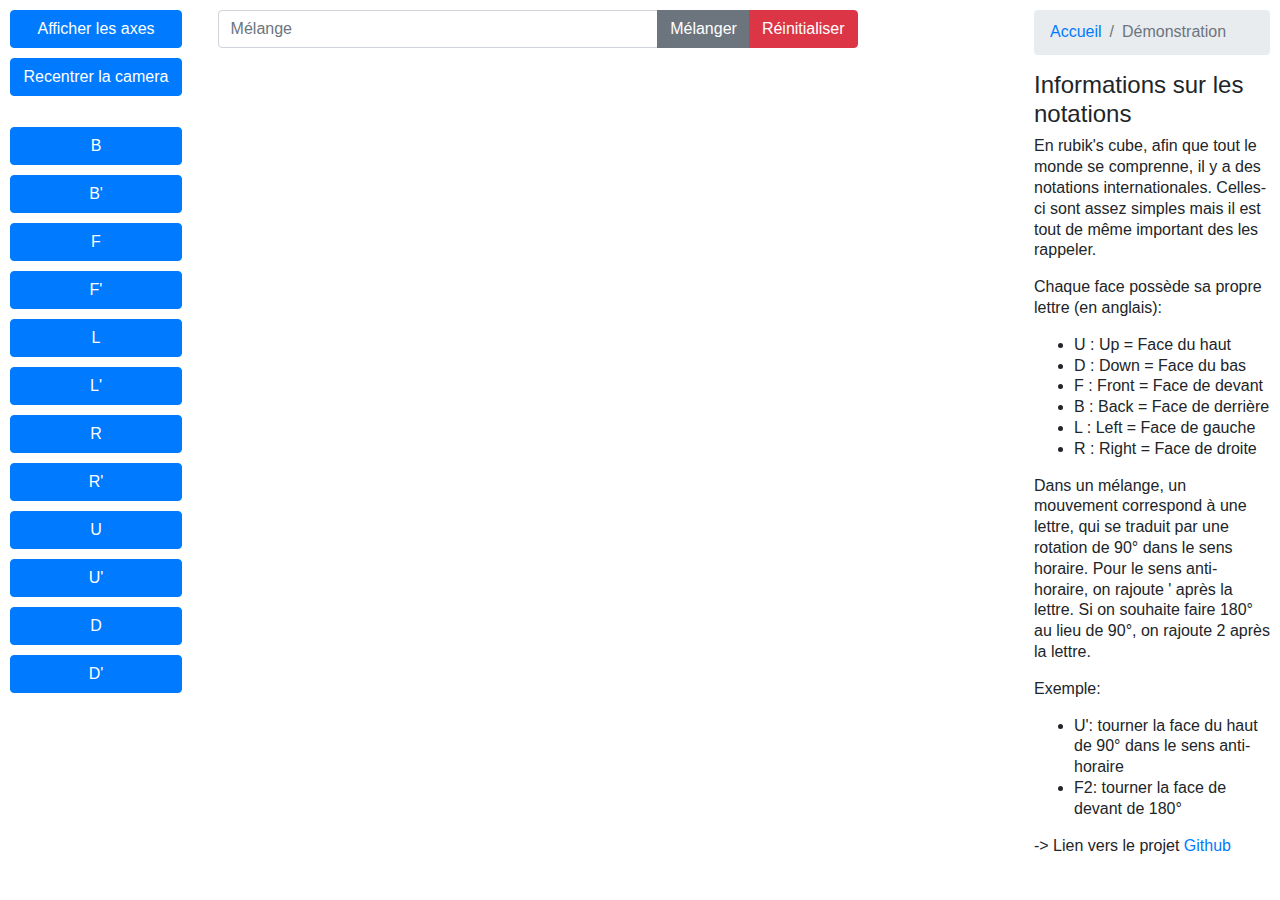
==== commit 223287c0: "changement du type de control de la caméra orbitscontrol vers trackballcontrol" ====
--- a/RubiksCubeSimulation.html
+++ b/RubiksCubeSimulation.html
@@ -3,13 +3,14 @@
 
 <head>
     <meta charset=utf-8>
-    <title>three.js app</title>
+    <title>Rubik's cube Simulation</title>
+    <link href="images/favicon.ico" rel="icon" type="image/x-icon" />
     <link rel="stylesheet" href="https://stackpath.bootstrapcdn.com/bootstrap/4.5.2/css/bootstrap.min.css"
         integrity="sha384-JcKb8q3iqJ61gNV9KGb8thSsNjpSL0n8PARn9HuZOnIxN0hoP+VmmDGMN5t9UJ0Z" crossorigin="anonymous">
     <style>
         body {
             margin: 0;
-            overflow: scroll;
+            overflow: hidden;
             line-height: 1.3;
         }
 
@@ -72,6 +73,12 @@
         <input type="button" id="DownMove" class="btn btn-primary MoveBtn" value="D'" onclick="MoveEvent('D\'')" />
     </div>
     <div id="informations">
+        <nav aria-label="breadcrumb">
+            <ol class="breadcrumb">
+              <li class="breadcrumb-item"><a href="/">Accueil</a></li>
+              <li class="breadcrumb-item active" aria-current="page">Démonstration</li>
+            </ol>
+          </nav>
         <h4>Informations sur les notations</h4>
         <p>En rubik's cube, afin que tout le monde se comprenne, il y a des notations internationales. Celles-ci
             sont assez simples mais il est tout de même important des les rappeler.</p>
@@ -116,7 +123,8 @@
     <script src="./js/three.min.js"></script>
     <!-- <script type="module" src="../js/three.module.js"></script>  -->
     <script src="./js/OrbitControls.js"></script>
-    <!-- <script type="module" src="./js/TrackballControls.js"></script> -->
+    <!-- <script src="./js/threex.dynamictexture.js"></script> -->
+    <script src="./js/TrackballControls.js"></script>
     <script>
         // rendu
         var renderer = new THREE.WebGLRenderer();
@@ -158,20 +166,21 @@
         updateViewportSize();
 
         // Contrôle des mouvements de souris
-        var controls = new THREE.OrbitControls(camera, renderer.domElement);
+        // var controls = new THREE.OrbitControls(camera, renderer.domElement);
+        // controls.minDistance = 10;
+        // controls.maxDistance = 25;
+        // controls.enablePan = false;
+        // let TrackbackControls = dynamicallyImportPackage();
+        var controls = new THREE.TrackballControls(camera, renderer.domElement);
         controls.minDistance = 10;
-        controls.maxDistance = 30;
-        // let TrackbackControls = dynamicallyImportPackage();
-        // var controls = new THREE.TrackballControls(camera, renderer.domElement);
-        // controls.minDistance = 10;
-        // controls.maxDistance = 20;
-        // controls.rotateSpeed = 15;
+        controls.maxDistance = 25;
+        controls.rotateSpeed = 20;
+        controls.mouseButtons.RIGHT = null;
 
         // function pour recentrer la caméra
         function CenterControls() {
-            controls.lookAt(new THREE.Vector3(0, 0, 0));
-        }
-
+            camera.position.set(5,5,15);
+        }
 
         var pieces = [];
         // fonction pour créer une pièce du rubik's cube
@@ -219,6 +228,7 @@
             cubePieceGeometry.faces[9].color = new THREE.Color(frontColor); // red        Front
             cubePieceGeometry.faces[10].color = new THREE.Color(backColor); // orange     Back
             cubePieceGeometry.faces[11].color = new THREE.Color(backColor); // orange     Back
+            
             var cubePiece = new THREE.Mesh(cubePieceGeometry, new THREE.MeshBasicMaterial({ color: 0xffffff, vertexColors: true }));
             cubePiece.receiveShadow = true;
             scene.add(cubePiece);
@@ -239,17 +249,30 @@
             Other: 4
         }
 
+        var textureLoader = new THREE.TextureLoader();
+        var backTexture = textureLoader.load("images/lettre_b.png");
+        var frontTexture = textureLoader.load("images/lettre_f.png");
+        var upTexture = textureLoader.load("images/lettre_u.png");
+        var downTexture = textureLoader.load("images/lettre_d.png");
+        var rightTexture = textureLoader.load("images/lettre_r.png");
+        var leftTexture = textureLoader.load("images/lettre_l.png");
+ 
         //#region Création et positionnement des pièces du rubik's cube
         var cubePiece1 = CreateCubePiece("", 0, 0, 0, "cubePiece1", cubeType.Other);
         var cubePiece2 = CreateCubePiece("B", 0, 0, -1.02, "cubePiece2", cubeType.Center); // Back 
+        cubePiece2.material.map = backTexture;   
         var cubePiece3 = CreateCubePiece("F", 0, 0, 1.02, "cubePiece3", cubeType.Center); // Front
+        cubePiece3.material.map = frontTexture;    
         var cubePiece4 = CreateCubePiece("RF", 1.02, 0, 1.02, "cubePiece4", cubeType.Edge);
         var cubePiece5 = CreateCubePiece("LF", -1.02, 0, 1.02, "cubePiece5", cubeType.Edge);
         var cubePiece6 = CreateCubePiece("L", -1.02, 0, 0, "cubePiece6", cubeType.Center); // Left
+        cubePiece6.material.map = leftTexture;    
         var cubePiece7 = CreateCubePiece("R", 1.02, 0, 0, "cubePiece7", cubeType.Center); // Right
+        cubePiece7.material.map = rightTexture;    
         var cubePiece8 = CreateCubePiece("RB", 1.02, 0, -1.02, "cubePiece8", cubeType.Edge);
         var cubePiece9 = CreateCubePiece("LB", -1.02, 0, -1.02, "cubePiece9", cubeType.Edge);
         var cubePiece10 = CreateCubePiece("U", 0, 1.02, 0, "cubePiece10", cubeType.Center); // Up
+        cubePiece10.material.map = upTexture;    
         var cubePiece11 = CreateCubePiece("UB", 0, 1.02, -1.02, "cubePiece11", cubeType.Edge);
         var cubePiece12 = CreateCubePiece("UF", 0, 1.02, 1.02, "cubePiece12", cubeType.Edge);
         var cubePiece13 = CreateCubePiece("RFU", 1.02, 1.02, 1.02, "cubePiece13", cubeType.Corner);
@@ -259,6 +282,7 @@
         var cubePiece17 = CreateCubePiece("RBU", 1.02, 1.02, -1.02, "cubePiece17", cubeType.Corner);
         var cubePiece18 = CreateCubePiece("LBU", -1.02, 1.02, -1.02, "cubePiece18", cubeType.Corner);
         var cubePiece19 = CreateCubePiece("D", 0, -1.02, 0, "cubePiece19", cubeType.Center); // Down
+        cubePiece19.material.map = downTexture;    
         var cubePiece20 = CreateCubePiece("BD", 0, -1.02, -1.02, "cubePiece20", cubeType.Edge);
         var cubePiece21 = CreateCubePiece("FD", 0, -1.02, 1.02, "cubePiece21", cubeType.Edge);
         var cubePiece22 = CreateCubePiece("RFD", 1.02, -1.02, 1.02, "cubePiece22", cubeType.Corner);
@@ -461,6 +485,7 @@
                     group = LeftGroup;
                     break;
                 default:
+                    group = null;
                     break;
             }
             return group;
@@ -519,11 +544,8 @@
 
         // onclick des différents boutons de mouvement
         var anAnimationHaveToStart = "";
-        var movement = "";
-        var btns = document.getElementsByClassName("MoveBtn");
-        var listGroup = [];
+        var movement = ""; 
         function MoveEvent(move) {
-            removeBoxesHelper();
             movement = move;
             anAnimationHaveToStart = move;
         }
@@ -574,7 +596,6 @@
             var vector = new THREE.Vector3();
             element.getWorldPosition(vector);
             element.position.set(Math.round(vector.x * 100) / 100, Math.round(vector.y * 100) / 100, Math.round(vector.z * 100) / 100);
-            // console.log("x: " + element.position.x + ", y: " + element.position.y + ", z: " + element.position.z);
         }
 
         function UpdateRotationPiece(element) {
@@ -830,6 +851,13 @@
             }
         }
 
+        function DisableMoveButtons(disabled){
+            var buttons = document.getElementsByClassName("MoveBtn");
+            for (let i = 0; i < buttons.length; i++) {
+                buttons[i].disabled = disabled;
+            }
+        }
+
         var melange = [];
         var movePossible = ["F", "B", "U", "D", "R", "L", "F'", "B'", "U'", "D'", "R'", "L'", "F2", "B2", "U2", "D2", "R2", "L2"];
         var index = 0;
@@ -854,30 +882,10 @@
                     break;
                 }
             }
+            DisableMoveButtons(true);
             isMelange = true;
             nextMove = true;
-        }
- 
-        function removeBoxesHelper(){ 
-            if(listGroup != null && listGroup.length > 0){
-                listGroup.forEach(element => {
-                    scene.remove(element);
-                }); 
-            }
-        }
-
-        for (i = 0; i < btns.length; i++){
-            btns[i].addEventListener("mouseenter", function( event ) {  
-                GroupFace(event.target.attributes["value"].value.replace('\'', '')).children.forEach(element => {
-                    var boxHelper = new THREE.BoxHelper(element, 0xffff00 );
-                    listGroup.push(boxHelper);
-                    scene.add(boxHelper);
-                });
-            });
-            btns[i].addEventListener("mouseleave", function( event ) {
-                removeBoxesHelper();
-            });
-        }
+        }   
 
         var vitesse = 0.1;
         var animationIsRunning = false;
@@ -891,6 +899,7 @@
                 } else {
                     melange = [];
                     isMelange = false;
+                    DisableMoveButtons(false);
                 }
             }
             FaireRotation();
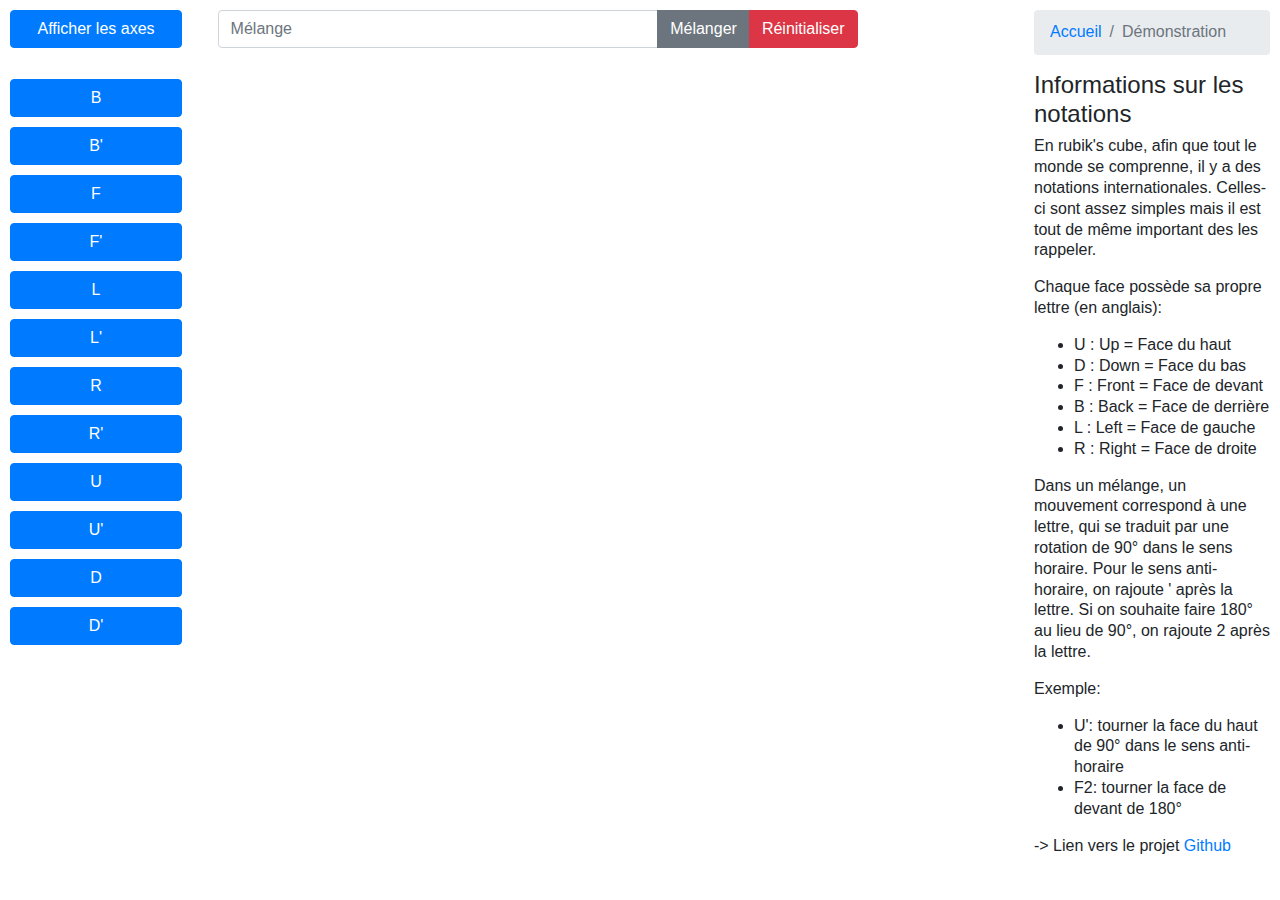
==== commit 9dbd5904: "suppression du bouton de recentrage de la caméra car plus utile" ====
--- a/RubiksCubeSimulation.html
+++ b/RubiksCubeSimulation.html
@@ -54,9 +54,7 @@
 <body>
     <div id="actions">
         <input type="button" id="showAxesButton" class="btn btn-primary" value="Afficher les axes"
-            onclick="ShowAxes()" />
-        <input type="button" id="centerCamera" class="btn btn-primary" value="Recentrer la camera"
-            onclick="CenterControls()" />
+            onclick="ShowAxes()" /> 
         <br />
         <br />
         <input type="button" id="BackMove" class="btn btn-primary MoveBtn" value="B" onclick="MoveEvent('B')" />
@@ -166,21 +164,11 @@
         updateViewportSize();
 
         // Contrôle des mouvements de souris
-        // var controls = new THREE.OrbitControls(camera, renderer.domElement);
-        // controls.minDistance = 10;
-        // controls.maxDistance = 25;
-        // controls.enablePan = false;
-        // let TrackbackControls = dynamicallyImportPackage();
         var controls = new THREE.TrackballControls(camera, renderer.domElement);
         controls.minDistance = 10;
         controls.maxDistance = 25;
-        controls.rotateSpeed = 20;
+        controls.rotateSpeed = 10;
         controls.mouseButtons.RIGHT = null;
-
-        // function pour recentrer la caméra
-        function CenterControls() {
-            camera.position.set(5,5,15);
-        }
 
         var pieces = [];
         // fonction pour créer une pièce du rubik's cube
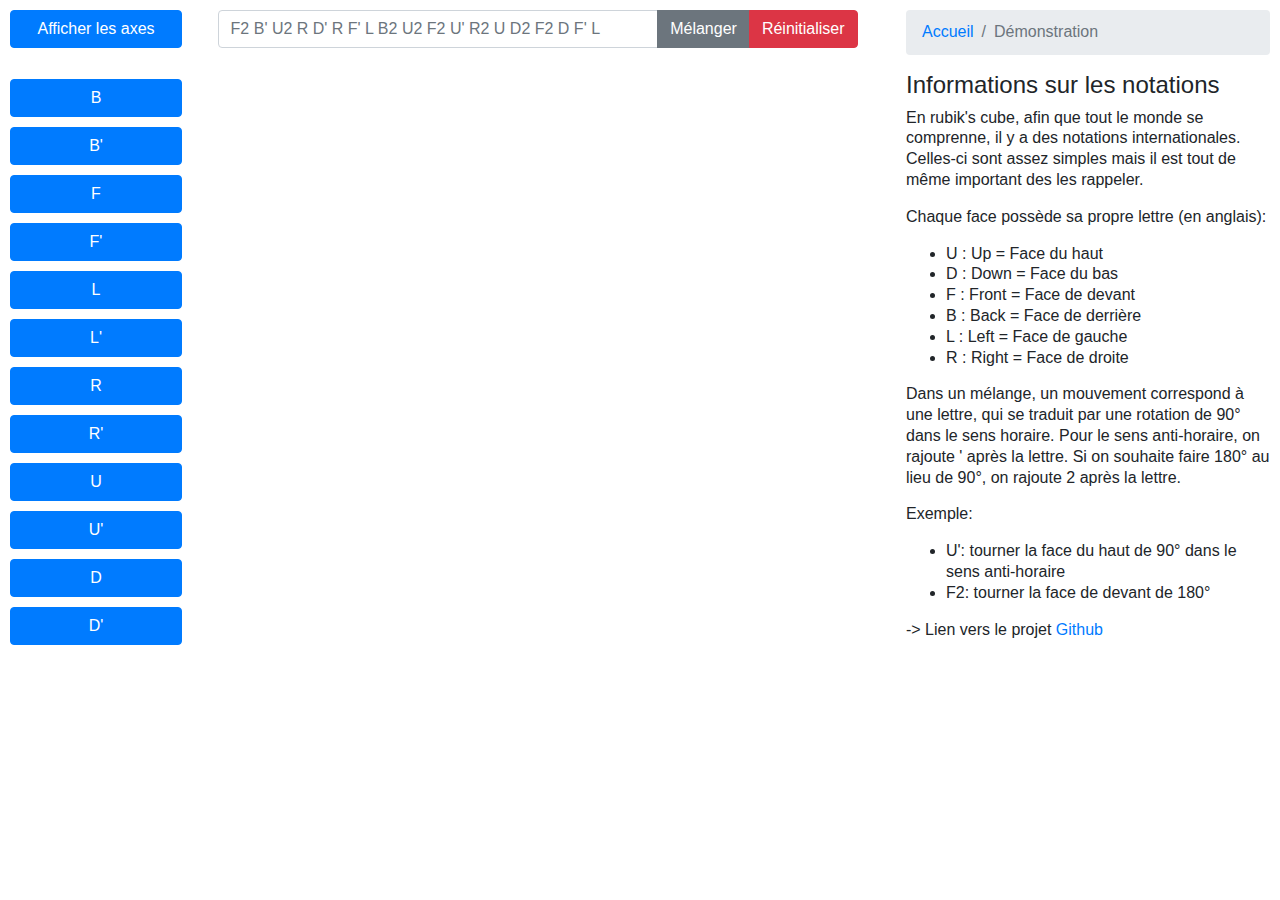
==== commit 4305dbe9: "Add responsive" ====
--- a/RubiksCubeSimulation.html
+++ b/RubiksCubeSimulation.html
@@ -7,48 +7,7 @@
     <link href="images/favicon.ico" rel="icon" type="image/x-icon" />
     <link rel="stylesheet" href="https://stackpath.bootstrapcdn.com/bootstrap/4.5.2/css/bootstrap.min.css"
         integrity="sha384-JcKb8q3iqJ61gNV9KGb8thSsNjpSL0n8PARn9HuZOnIxN0hoP+VmmDGMN5t9UJ0Z" crossorigin="anonymous">
-    <style>
-        body {
-            margin: 0;
-            overflow: hidden;
-            line-height: 1.3;
-        }
-
-        #actions {
-            position: absolute;
-            z-index: 10;
-            padding: 10px;
-            width: 15%;
-        }
-
-        #actions input {
-            width: 100%;
-            margin-bottom: 10px;
-        }
-
-        #informations {
-            position: absolute;
-            z-index: 10;
-            padding: 10px;
-            width: 20%;
-            right: 0;
-        }
-
-        #melangeInput {
-            position: absolute;
-            z-index: 10;
-            width: 50%;
-            margin: auto;
-            margin-left: 17%;
-            margin-right: 20%;
-            margin-top: 10px;
-        }
-
-        #infos {
-            line-height: 1.3;
-            display: none;
-        }
-    </style>
+    <link href="css/style.css" rel="stylesheet"/>
 </head>
 
 <body>
@@ -111,7 +70,7 @@
     </div>
     <div id="melangeInput">
         <div class="input-group">
-            <input type="text" class="form-control" placeholder="Mélange" id="inputMelange">
+            <input type="text" class="form-control" placeholder="F2 B' U2 R D' R F' L B2 U2 F2 U' R2 U D2 F2 D F' L" id="inputMelange">
             <div class="input-group-append">
                 <button class="btn btn-secondary" type="button" onclick="Melange()">Mélanger</button>
                 <button class="btn btn-danger" type="button" onclick="window.location.reload()">Réinitialiser</button>
@@ -120,7 +79,7 @@
     </div>
     <script src="./js/three.min.js"></script>
     <!-- <script type="module" src="../js/three.module.js"></script>  -->
-    <script src="./js/OrbitControls.js"></script>
+    <!-- <script src="./js/OrbitControls.js"></script> -->
     <!-- <script src="./js/threex.dynamictexture.js"></script> -->
     <script src="./js/TrackballControls.js"></script>
     <script>
--- a/css/style.css
+++ b/css/style.css
@@ -0,0 +1,76 @@
+body {
+    margin: 0;
+    overflow: hidden;
+    line-height: 1.3;
+}
+
+#actions {
+    position: absolute;
+    z-index: 10;
+    padding: 10px;
+    width: 15%;
+}
+
+#actions input {
+    width: 100%;
+    margin-bottom: 10px;
+}
+
+#informations {
+    position: absolute;
+    z-index: 10;
+    padding: 10px;
+    width: 30%;
+    right: 0;
+}
+
+#melangeInput {
+    position: absolute;
+    z-index: 10;
+    width: 50%;
+    margin: auto;
+    margin-left: 17%;
+    margin-right: 20%;
+    margin-top: 10px;
+}
+
+#infos {
+    line-height: 1.3;
+    display: none;
+}
+
+@media (max-width: 1000px) { 
+    html {
+        font-size: xx-large;        
+    }
+    body {
+        line-height: 0;
+    }
+    #informations {
+        display: none;
+    }
+
+    #melangeInput {
+        position: absolute;
+        z-index: 10;
+        margin: auto; 
+        width: 100%; 
+        padding: 10px;
+    }
+    
+    #actions {
+        position: absolute;
+        z-index: 10;
+        padding: 10px;
+        width: 100%;
+        margin-top: 100px;
+        overflow-x: initial;
+    }
+
+    #actions input {
+        width: auto;
+        min-width: 150px;
+        margin: 5px;
+        float: left;
+    }
+}
